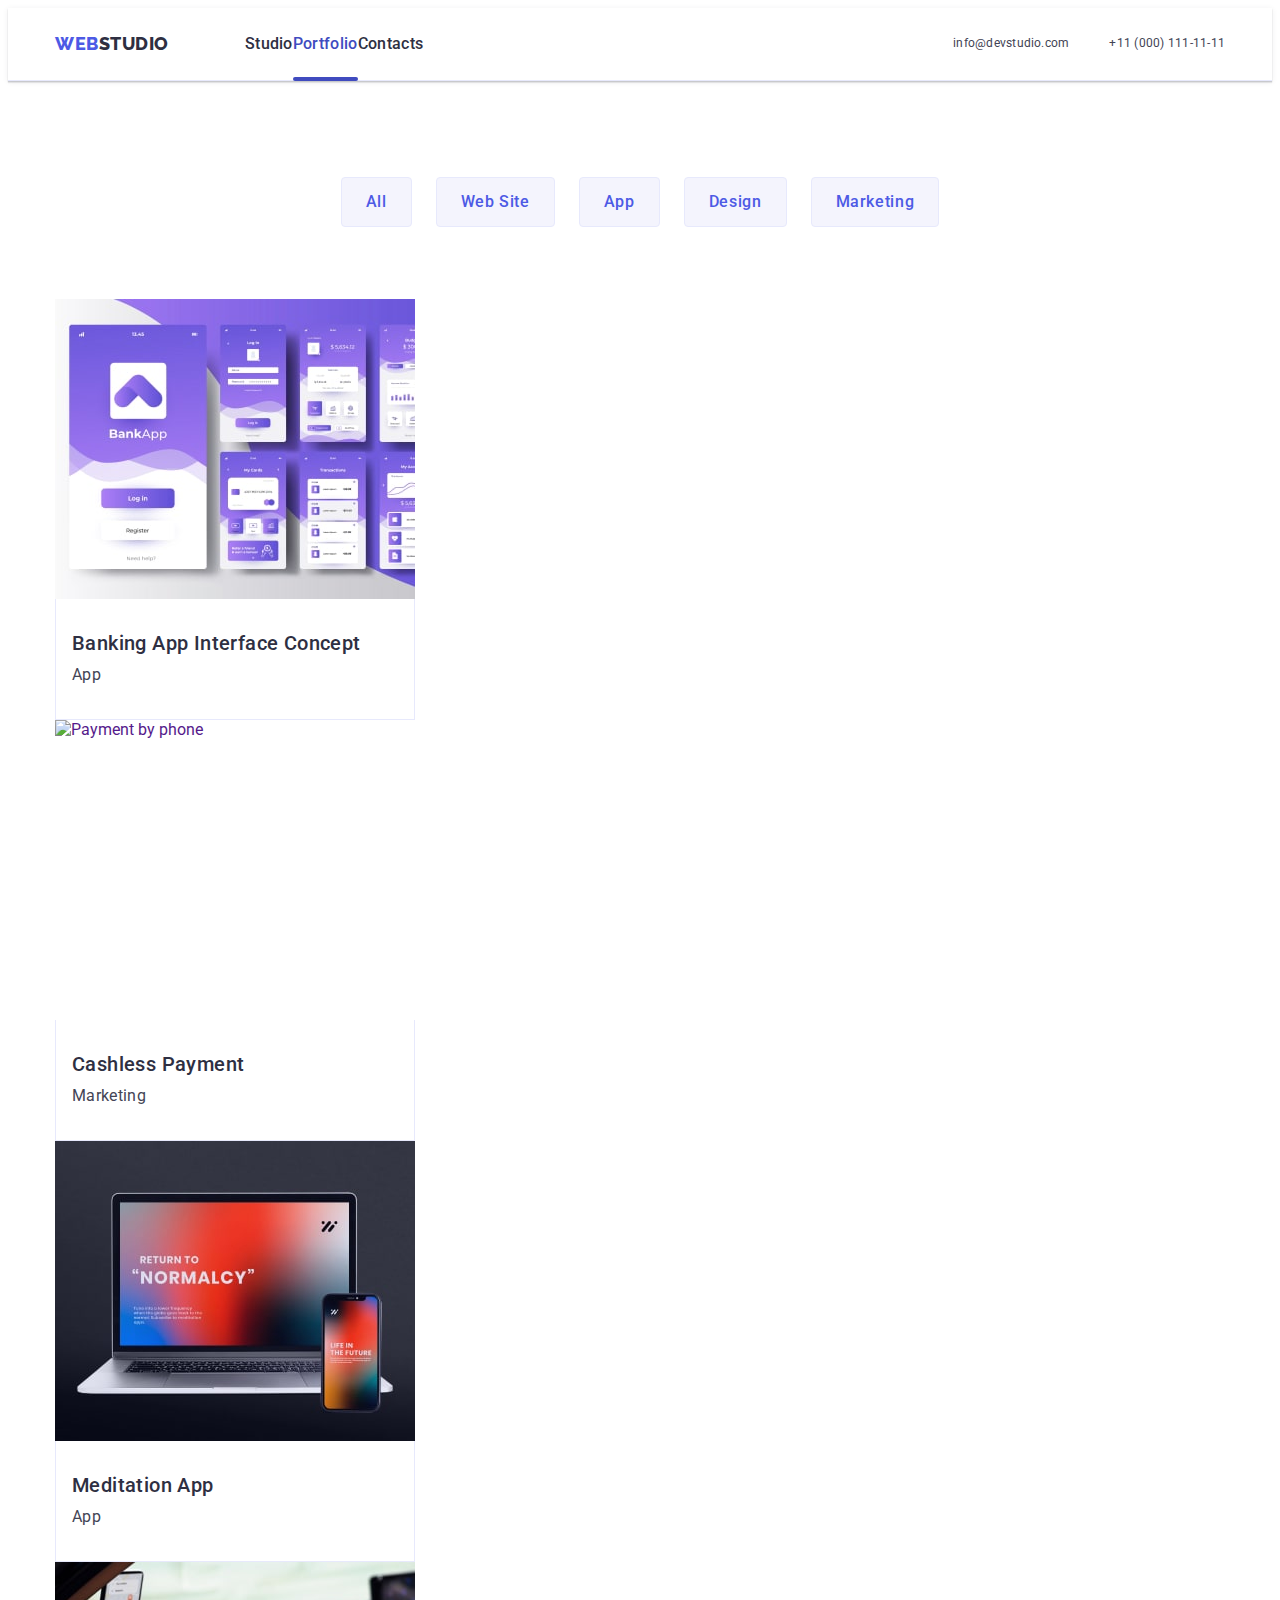
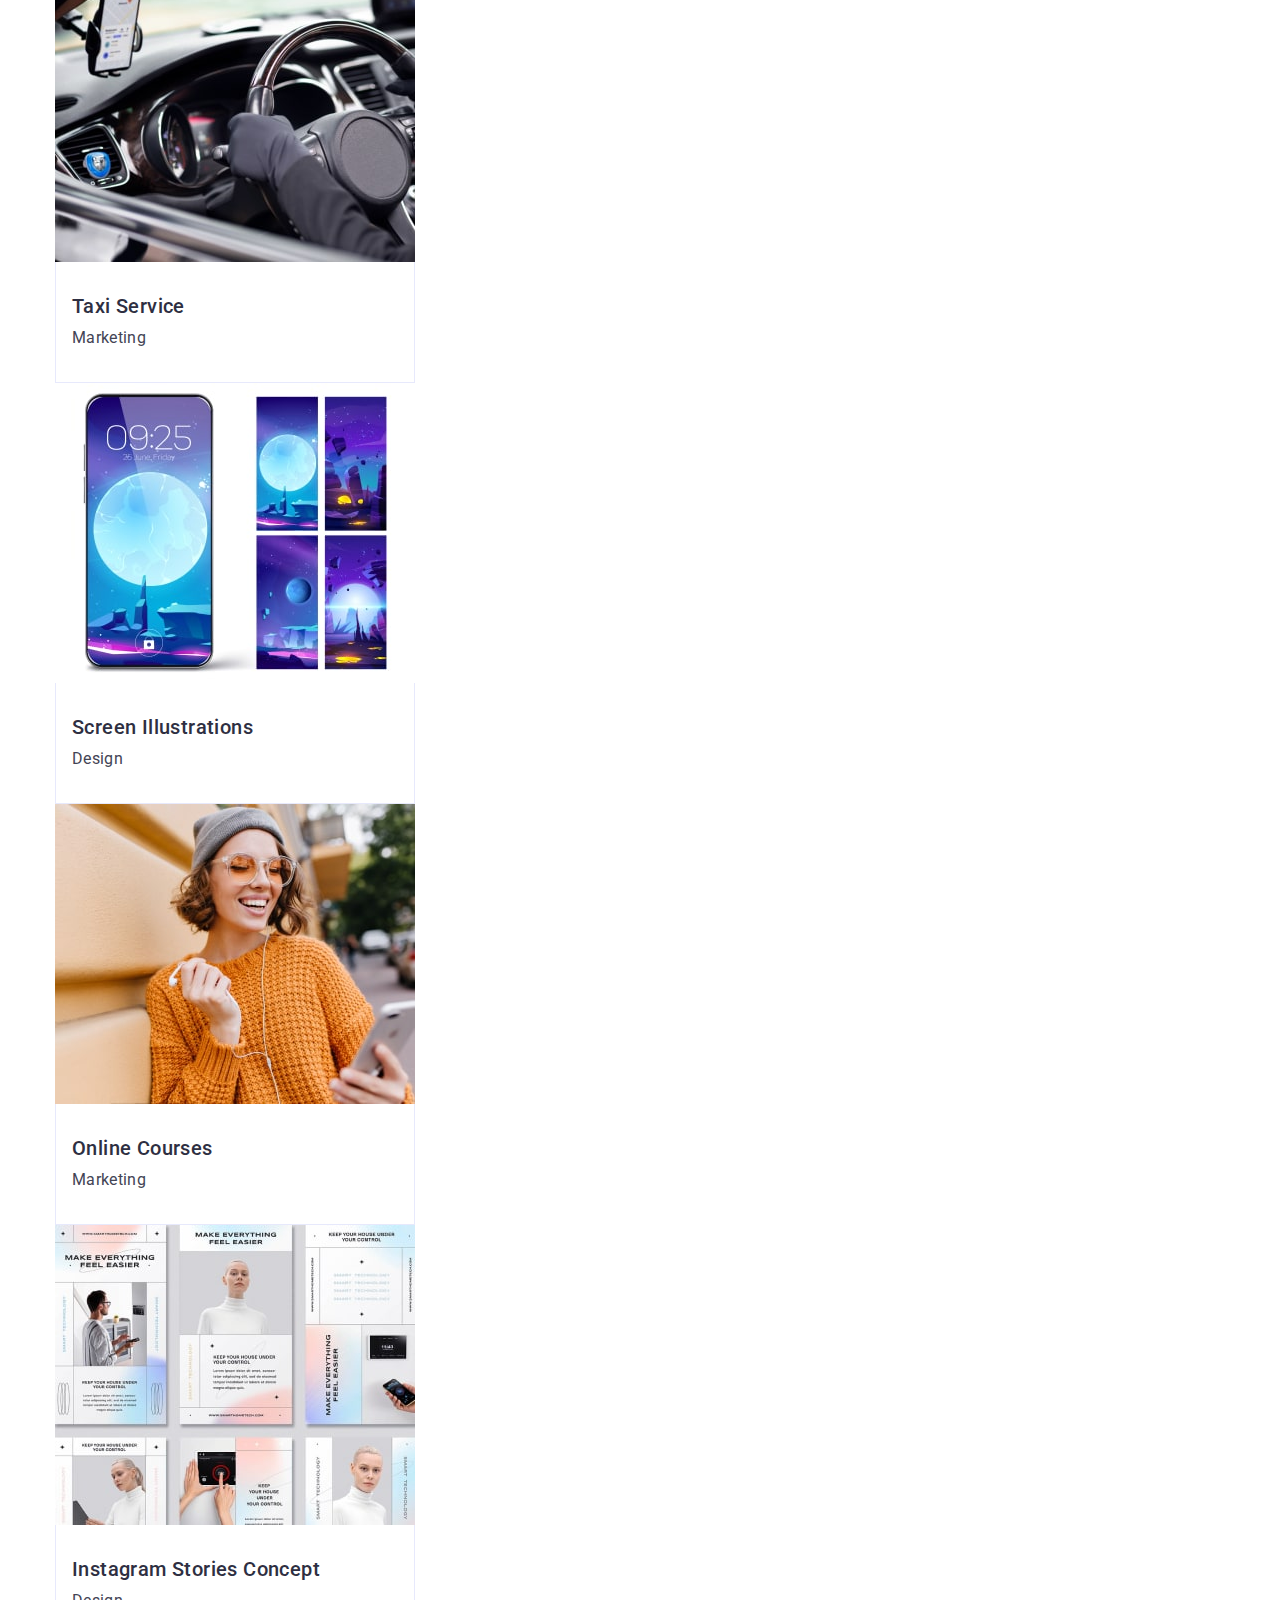
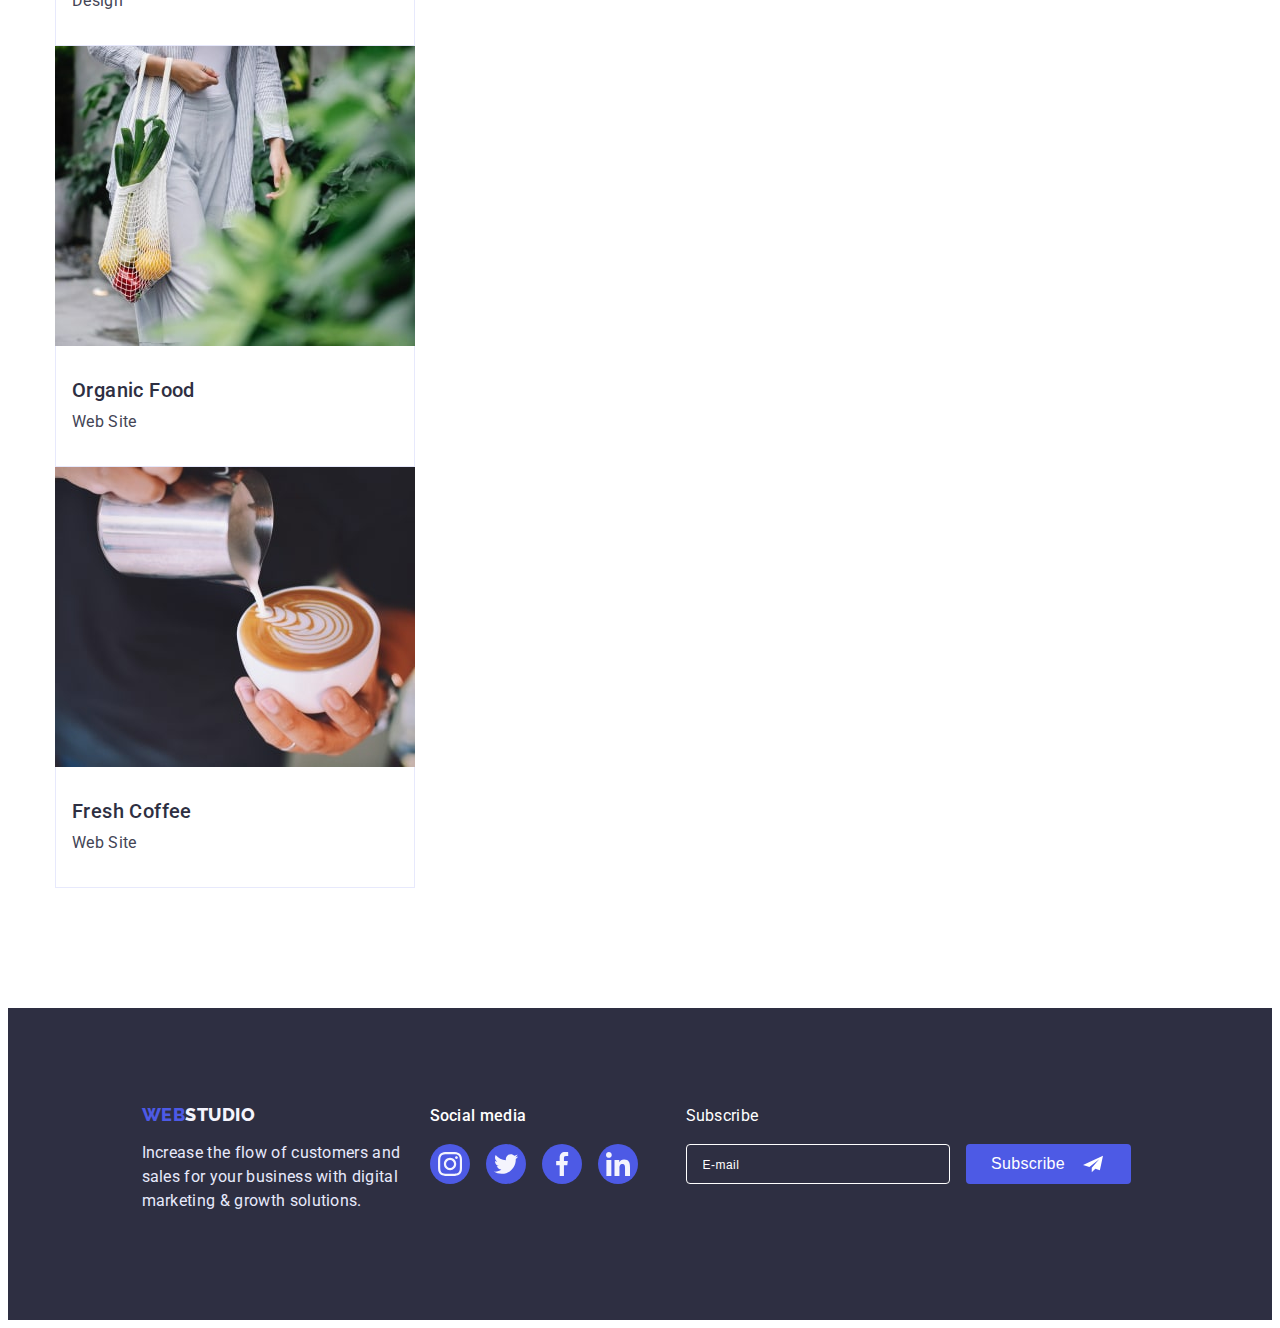
==== portfolio.html @ 1f3d506a "hw7-1" ====
<!DOCTYPE html>
<html lang="en">

<head>
    <meta charset="UTF-8">
    <meta http-equiv="X-UA-Compatible" content="IE=edge">
    <meta name="viewport" content="width=device-width, initial-scale=1.0">
    <title>webstudio</title>
    <link rel="preconnect" href="https://fonts.googleapis.com">
    <link rel="preconnect" href="https://fonts.gstatic.com" crossorigin>
    <link rel="stylesheet" href="https://cdnjs.cloudflare.com/ajax/libs/modern-normalize/1.1.0/modern-normalize.min.css"
        integrity="sha512-wpPYUAdjBVSE4KJnH1VR1HeZfpl1ub8YT/NKx4PuQ5NmX2tKuGu6U/JRp5y+Y8XG2tV+wKQpNHVUX03MfMFn9Q=="
        crossorigin="anonymous" referrerpolicy="no-referrer" />
    <link
        href="https://fonts.googleapis.com/css2?family=Raleway:wght@800&family=Roboto:wght@400;500;700;900&display=swap"
        rel="stylesheet">
    <link rel="stylesheet" href="./css/styles.css">
</head>

<body>


    <!-------------------- HEADER--------------------->
    <header class="header">
        <div class="container header-container">
            <nav class="nav list header-nav">
                <a class="logo logo-header link" href="./index.html">Web<span class="logo-span link">Studio</span></a>

                <ul class="list header-list-container">
                    <li class="nav-link-item"><a class="nav-link link" href="./index.html">Studio</a></li>
                    <li class="nav-link-item"><a class="nav-link link decor-line" href="./portfolio.html">Portfolio</a></li>
                    <li class="nav-link-item"><a class="nav-link link" href="">Contacts</a></li>
                </ul>
            </nav>
            <address class="address">
                <ul class="list list-container">
                    <li class="mail-li  address-mail-li"><a class="mail link"
                            href="mailto:info@devstudio.com">info@devstudio.com</a></li>
                    <li class="mail-li"><a class="mail link" href="tel:+110001111111">+11 (000) 111-11-11</a></li>
                </ul>
            </address>
        </div>
    </header>
    <main class="main">

        <section class="gallery-top">
            <div class="container">
                <h1 class="visually-hidden">main-title</h1>
                <ul class="hero hero-list list hero-list-item">
                    <li><button type="button" class="button">All</button></li>
                    <li><button type="button" class="button">Web Site</button></li>
                    <li><button type="button" class="button">App</button></li>
                    <li><button type="button" class="button">Design</button></li>
                    <li><button type="button" class="button">Marketing</button></li>
                </ul>
                <ul class="list main-photo">
                    <li class="main-photo-link"><a class="link main-link" href="">
                            <div class="thamb action">
                                <img class="img" src=".//images/img-min.jpg" alt="App screenes" width="360" height="300">
                                <p class="overlow-text">14 Stylish and User-Friendly App Design Concepts · Task Manager App · Calorie Tracker App · Exotic Fruit Ecommerce App ·
                                    Cloud Storage App</p>
                            </div>
                        <div class="title-wrap">
                                <h2 class="gallery-title">Banking App Interface Concept</h2>
                                <p class="gallery-subtitle">App</p>
                            </div>
                        </a>
                    </li>
                    <li class="main-photo-link"><a class="link main-link" href="">
                            <div class="thamb action">
                                 <img class="img" src=".//images/img2-min.jpg" alt="Payment by phone" width="360"
                                    height="300">
                                    <p class="overlow-text">14 Stylish and User-Friendly App Design Concepts · Task Manager App · Calorie Tracker App ·
                                        Exotic Fruit Ecommerce App ·
                                        Cloud Storage App</p>
                                </div>
                            <div class="title-wrap">
                                <h2 class="gallery-title">Cashless Payment</h2>
                                <p class="gallery-subtitle">Marketing</p>
                            </div>
                        </a>
                    </li>
                    <li class="main-photo-link"><a class="link main-link" href="">
                            <div class="thamb action">
                               <img class="img" src=".//images/img3g-min.jpg" alt="laptop skreen" width="360"
                                height="300">
                                <p class="overlow-text">14 Stylish and User-Friendly App Design Concepts · Task Manager App · Calorie Tracker App ·
                                    Exotic Fruit Ecommerce App ·
                                    Cloud Storage App</p>
                            </div>
                            <div class="title-wrap">
                                <h2 class="gallery-title">Meditation App</h2>
                                <p class="gallery-subtitle">App</p>
                            </div>
                        </a>
                    </li>
                    <li class="main-photo-link"><a class="link main-link" href="">
                            <div class="thamb action">
                                 <img class="img" src=".//images/img4-min.jpg" alt="car" width="360" height="300">
                                <p class="overlow-text">14 Stylish and User-Friendly App Design Concepts · Task Manager App · Calorie Tracker App ·
                                    Exotic Fruit Ecommerce App ·
                                    Cloud Storage App</p>
                                </div>
                            <div class="title-wrap">
                                <h2 class="gallery-title">Taxi Service</h2>
                                <p class="gallery-subtitle">Marketing</p>
                            </div>
                        </a>
                    </li>
                    <li class="main-photo-link"><a class="link main-link" href="">
                        <div class="thamb action">
                            <img class="img" src=".//images/img5-min.jpg" alt="Screen Illustrations" width="360"
                                height="300">
                            <p class="overlow-text">14 Stylish and User-Friendly App Design Concepts · Task Manager App · Calorie Tracker App ·
                                Exotic Fruit Ecommerce App ·
                                Cloud Storage App</p>
                            </div>
                            <div class="title-wrap">
                                <h2 class="gallery-title">Screen Illustrations</h2>
                                <p class="gallery-subtitle">Design</p>
                            </div>
                        </a>
                    </li>
                    <li class="main-photo-link"><a class="link main-link" href="">
                        <div class="thamb action">
                            <img class="img" src=".//images/img6-min.jpg" alt="happy girl" width="360" height="300">
                            <p class="overlow-text">14 Stylish and User-Friendly App Design Concepts · Task Manager App · Calorie Tracker App ·
                                Exotic Fruit Ecommerce App ·
                                Cloud Storage App</p>
                            <div class="title-wrap"></div>
                                <h2 class="gallery-title">Online Courses</h2>
                                <p class="gallery-subtitle">Marketing</p>
                            </div>
                            <div class="title-wrap">
                                <h2 class="gallery-title">Online Courses</h2>
                                <p class="gallery-subtitle">Marketing</p>
                            </div>
                        </a>
                    </li>
                    <li class="main-photo-link"><a class="link main-link" href="">
                        <div class="thamb action">
                            <img class="img" src=".//images/img7-min.jpg" alt="Instagram Stories" width="360"
                                height="300">
                            <p class="overlow-text">14 Stylish and User-Friendly App Design Concepts · Task Manager App · Calorie Tracker App ·
                                Exotic Fruit Ecommerce App ·
                                Cloud Storage App</p>
                            </div>
                            <div class="title-wrap">
                                <h2 class="gallery-title">Instagram Stories Concept</h2>
                                <p class="gallery-subtitle">Design</p>
                            </div>
                        </a>
                    </li>
                    <li class="main-photo-link"><a class="link main-link" href="">
                        <div class="thamb action">
                            <img class="img" src=".//images/img8-min.jpg" alt="back with vegetables" width="360"
                                height="300">
                            <p class="overlow-text">14 Stylish and User-Friendly App Design Concepts · Task Manager App · Calorie Tracker App ·
                                Exotic Fruit Ecommerce App ·
                                Cloud Storage App</p>
                            </div>
                            <div class="title-wrap">
                                <h2 class="gallery-title">Organic Food</h2>
                                <p class="gallery-subtitle">Web Site</p>
                            </div>
                        </a>
                    </li>
                    <li class="main-photo-link"><a class="link main-link" href="">
                        <div class="thamb action">
                            <img class="img" src=".//images/img9-min.jpg" alt="cup of Coffee" width="360"
                                height="300">
                                <p>14 Stylish and User-Friendly App Design Concepts · 
                                    Task Manager App · Calorie Tracker App · Exotic Fruit Ecommerce App ·
                        Cloud Storage App</p></div>
                            <div class="title-wrap">
                                <h2 class="gallery-title">Fresh Coffee</h2>
                                <p class="gallery-subtitle">Web Site</p>
                            </div>
                        </a>
                    </li>
                </ul>
            </div>
        </section>
    </main>
    <!-- footer-->
    <footer class="footer">
        <div class="container container-footer">
            <div><a class="logo link logo-footer" href="index.html">Web<span class="logo-span-footer link">Studio</span></a>
                <p class="footer-title">
                    Increase the flow of customers and sales for your business with digital marketing & growth
                    solutions.
                </p>
            </div>
            <div class="footer-social">
                <p class="footer-soc-text">Social media</p>
                <ul class="footer-soc-list list">
                    <li class="footer-icon-list">
                        <a href="" class="footer-link">
                            <svg width="24" height="24" class="footer-svg">
                                <use href="./images/symbol-defs.svg#icon-instagram-2">
                                </use>
                            </svg></a>
                    </li>
                    <li class="footer-icon-list">
                        <a href="" class="footer-link">
                            <svg width="24" height="24" class="footer-svg">
                                <use href="./images/symbol-defs.svg#icon-Group">
                                </use>
                            </svg></a>
                    </li>
                    <li class="footer-icon-list">
                        <a href="" class="footer-link">
                            <svg width="24" height="24" class="footer-svg">
                                <use href="./images/symbol-defs.svg#icon-facebook-1">
                                </use>
                            </svg></a>
                    </li>
                    <li class="footer-icon-list">
                        <a href="" class="footer-link">
                            <svg width="24" height="24" class="footer-svg">
                                <use href="./images/symbol-defs.svg#icon-linkedin-1">
                                </use>
                            </svg></a>
                    </li>
                </ul>
    
            </div>
            <div class="footer-form"> 
                    <p class="footer-form-text">Subscribe</p> 
                        <form class="form-subscribe">
                        <label class="footer-lable">
                          <input class="footer-input" type="email" name="email" placeholder="E-mail" required />   
                        </label>
    
                            <button class="footer-button" type="submit">Subscribe<svg class="svg-subscribe" width="24" height="20">
                                    <use class="icon-subscribe" href="./images/symbol-defs.svg#icon-Framesend">
                                    </use>
                                </svg></button>
                        </form>
            </div>
        </div>
    
    </footer>
    
    <script src="./JS/modal.js"></script>
    
    </body>
</html>
---- css/styles.css ----
:root {
  --iris: #4d5ae5;
  --ocean: #404bbf;
  --naviblue: #2e2f42;
  --green: #31d0aa;
  --slate: #434455;
  --laightslate: #8e8f99;
  --cornflower: #e7e9fc;
  --cloud: #f4f4fd;
  --navibluemodal: #2e2f42 40 %;
  --grey: #2e2f42 70 %;
}

/**--------------RESET------------*/
*,
*::before,
*::after {
  box-sizing: border-box;
}

h1,
h2,
h3,
h4,
h5,
h6,
p {
  margin: 0;
}

button {
  cursor: pointer;
}

img {
  display: block;
  max-width: 100%;
  height: auto;
}

ul {
  padding-left: 0;
  margin: 0;
}

/* --------------mob-header---------- */

.menu {
}

@media screen and (max-width: 768px) {
  .js-open-menu {
    display: block;
  }
  .js-close-menu {
    display: none;
    position: relative;
    z-index: 999;
    top: 15px;
    right: 15px;
  }
  .mob-menu {
    display: none;
  }
  .mob-menu.is-open {
    display: block;
  }
  /*.mob-header {*/
  /*    display: flex;*/
  /*    width: 428px;*/
  /*    height: 70px;*/
  /*    justify-content: space-between;*/
  /*    align-items: center;*/
  /*}*/
}
.mob-header {
  position: fixed;
  background-color: white;
  width: 100%;

  display: flex;
  width: 428px;
  height: 70px;
  justify-content: space-between;
  align-items: center;
}

.mob-header-button {
  position: relative;
  width: 32px;
  height: 22px;
  padding: 0;
  border: transparent;
}
.mob-btn-icon {
  stroke: var(--naviblue);
}

/* -----------mob-menu-------------- */
.mob-menu {
  position: fixed;
  top: 0%;
  left: 50%;
  transform: translate(-50%);
  width: 100%;
  height: 100%;
  padding-top: 24px;
  padding-right: 24px;
  padding-bottom: 40px;
  padding-left: 40px;
  background-color: #fff;
}
.mob-menu-cross-button {
  /*display: flex;*/
  position: relative;
  margin-left: auto;
  margin-bottom: 32px;
  background: white;
  border: 1px solid rgba(0, 0, 0, 0.1);
  border-radius: 50%;
  width: 24px;
  height: 24px;
  justify-content: center;
  align-items: center;
  transition: background-color 250ms cubic-bezier(0.4, 0, 0.2, 1),
    fill 250ms cubic-bezier(0.4, 0, 0.2, 1);
}
.menu {
  display: flex;
  flex-direction: column;
  gap: 40px;
  margin-top: 80px;
}
.menu-list {
  font-weight: 700;
  font-size: 36px;
  line-height: 1.11;
  letter-spacing: 0.02em;
  text-transform: capitalize;
  color: var(--naviblue);
}

.menu-list-active {
  color: var(--ocean);
}

.menu-wrap {
  display: flex;
  flex-direction: column;
  justify-content: space-between;
  width: 100%;
  height: 92%;
}
.menu-soc-list {
  display: flex;
  gap: 56px;
  justify-content: center;
  align-items: center;
}

.menu-list-container {
  display: flex;
  flex-direction: column-reverse;
  margin-bottom: 48px;
}

.address-social-wrap {
  display: flex;
  flex-direction: column;
  justify-content: space-around;
  align-items: flex-start;
}

.manu-mail {
  font-weight: 700;
  font-size: 36px;
  line-height: 40px;

  letter-spacing: 0.02em;
  text-transform: capitalize;
  color: var(--iris);
}

.tel-li {
  margin-bottom: 40px;
}

.manu-address {
  font-weight: 500;
  font-size: 20px;
  line-height: 1.2;
  letter-spacing: 0.02em;
  color: var(--slate);
}

/* -----------nav----------- */
.header {
}
.header-container {
  display: none;
  /* display: flex;
     justify-content: space-between;
      */
}
.header-list-container {
  display: flex;
}

.header-nav {
  display: flex;
  align-items: center;
}

.nav-link:hover {
  color: var(--iris);
}

.nav-link:focus {
  color: var(--iris);
}
.nav-link {
  font-weight: 500;
  line-height: 1.5;
  letter-spacing: 0.02em;
  color: var(--naviblue);
  display: block;
  padding-top: 24px;
  padding-bottom: 24px;
  position: relative;

  transition: color 250ms cubic-bezier(0.4, 0, 0.2, 1);
}
.decor-line {
  color: var(--ocean);
}
.decor-line::after {
  content: "";
  position: absolute;
  width: 100%;
  height: 4px;
  left: 0px;
  top: 69px;

  background: var(--ocean);
  border-radius: 2px;
}
.nav-link-item {
  margin-right: 40px;
}

.address {
  display: flex;
  font-style: normal;
}
.list-container {
  display: flex;
  align-items: center;
  justify-content: center;
  flex-direction: column;
  gap: 12px;
}
.mail {
  font-weight: 400;
  font-size: 12px;
  line-height: 1.17px;
  /* font-weight: 400;
    font-size: 16px;
    line-height: 1.5; */
  letter-spacing: 0.02em;
  color: var(--slate);
  display: block;
  padding-top: 24px;
  padding-bottom: 24px;
  transition: color 250ms cubic-bezier(0.4, 0, 0.2, 1);
}
.tel {
  font-weight: 400;
  font-size: 16px;
  line-height: 1.5;
  letter-spacing: 0.02em;
  color: var(--slate);
}

.mail cursor {
  align-self: start;
}

.mail:hover {
  color: var(--ocean);
}
.mail:focus {
  color: var(--ocean);
}

.address-mail-li {
  margin-right: 40px;
}

.tel,
.mail {
  cursor: pointer;
}

/* -------------------logo---------- */

.logo {
  font-family: "Raleway", sans-serif;
  font-weight: 800;
  font-size: 18px;
  line-height: 1.17;
  color: var(--iris);
  letter-spacing: 0.03em;
  text-transform: uppercase;
}
.logo-header {
  display: block;
  padding-top: 24px;
  padding-bottom: 24px;
  margin-right: 76px;
}
.list-container {
  display: block;
}
.list.header-container {
  border: none;
}
.logo-span {
  color: var(--naviblue);
}

.logo link {
  text-decoration: none;
}

.logo-span-footer {
  font-family: "Raleway", sans-serif;
  font-weight: 800;
  font-size: 18px;
  line-height: 1.17;
  color: var(--cloud);
  letter-spacing: 0.03em;
  text-transform: uppercase;
}

/*-------------------body--------*/

body {
  font-family: "Roboto", sans-serif;
  color: #434455;
  background-color: #ffffff;
}

.header {
  border-bottom: 1px solid #e7e9fc;
  box-shadow: 0px 1px 6px 0px rgba(46, 47, 66, 0.08),
    0px 1px 1px 0px rgba(46, 47, 66, 0.16),
    0px 2px 1px 0px rgba(46, 47, 66, 0.08);
}

.container {
  width: 100%;
  padding-left: 15px;
  padding-right: 15px;
  margin: 0 auto;
}

/* @media screen and (min-width: 480px) {
  .container {
    width: 428px;
  }
} */

/* -----------hero---------------- */

.list {
  list-style: none;
}
.link {
  text-decoration: none;
}

.hero {
  font-weight: 500;
  font-size: 16px;
  line-height: 1.5;
}

.hero-list-item {
  font-weight: 500;
  font-size: 16px;
  line-height: 1.5;
  display: flex;
  justify-content: center;
  gap: 24px;
  margin-bottom: 72px;
}

.button {
  font-family: "Roboto", sans-serif;
  font-weight: 500;
  font-size: 16px;
  line-height: 1.5;
  color: var(--iris);
  letter-spacing: 0.04em;
  padding-top: 12px;
  padding-bottom: 12px;
  padding-left: 24px;
  padding-right: 24px;
  background: var(--cloud);
  border: 1px solid #e7e9fc;
  border-radius: 4px;

  transition: background 250ms cubic-bezier(0.4, 0, 0.2, 1),
    box-shadow 250ms cubic-bezier(0.4, 0, 0.2, 1),
    border-color 250ms cubic-bezier(0.4, 0, 0.2, 1),
    color 250ms cubic-bezier(0.4, 0, 0.2, 1);
}

.button:hover {
  background: var(--iris);
  color: #ffffff;
  box-shadow: 0px 4px 4px rgba(0, 0, 0, 0.15);
  border-color: transparent;
}
.button:focus {
  background: var(--iris);
  color: #ffffff;
  box-shadow: 0px 4px 4px rgba(0, 0, 0, 0.15);
  border-color: transparent;
}

.button-hero:hover {
  box-shadow: 0px 4px 4px rgba(0, 0, 0, 0.15);
  background: var(--ocean);
}

.button-hero:focus {
  box-shadow: 0px 4px 4px rgba(0, 0, 0, 0.15);
  background-color: var(--ocean);
}

.backdrop {
  position: fixed;
  left: 0;
  top: 0;
  width: 100%;
  height: 100%;
  background: rgba(46, 47, 66, 0.4);
  display: flex;
  justify-content: center;
  align-items: center;
  transition: opacity 300ms cubic-bezier(0.4, 0, 0.2, 1),
    visibility 300ms cubic-bezier(0.4, 0, 0.2, 1);
}
.is-hidden {
  visibility: hidden;
  opacity: 0;
  pointer-events: none;
}

.button-modal {
  display: flex;
  margin-left: auto;
  margin-right: 24px;
  background: #e7e9fc;
  border: 1px solid rgba(0, 0, 0, 0.1);
  border-radius: 50%;
  width: 24px;
  height: 24px;
  justify-content: center;
  align-items: center;

  transition: background-color 250ms cubic-bezier(0.4, 0, 0.2, 1),
    fill 250ms cubic-bezier(0.4, 0, 0.2, 1);
}
.button-modal:hover {
  background-color: var(--ocean);
  fill: white;
}
.button-modal:hover {
  background-color: var(--ocean);
  fill: white;
}
.modal-svg {
  display: flex;
  justify-content: center;
  align-content: center;
}
.menu-btn-close {
  position: absolute;
  top: 50%;
  left: 50%;
  transform: translate(-50%, -50%);
}
.modal-text {
  font-weight: 500;
  font-size: 16px;
  line-height: 1.5;
  text-align: center;
  letter-spacing: 0.02em;
  color: var(--naviblue);

  margin-top: 24px;
  margin-bottom: 16px;
}

.mod-form {
}

.input-modal-list {
}

.list-input {
  width: 360px;
  height: 58px;
  margin-bottom: 8px;
}

.icon-wrap {
  position: relative;
  width: 100%;
  height: 40px;
}

.lable {
  display: flex;
  font-weight: 400;
  font-size: 12px;
  line-height: 1.17;
  letter-spacing: 0.04em;
  color: var(--laightslate);
  margin-bottom: 18px;
  flex-direction: column;
  justify-content: center;
  align-items: flex-start;
}
.input {
  width: 100%;
  height: 40px;
  padding-left: 38px;
  border: 1px solid rgba(46, 47, 66, 0.4);
  border-radius: 4px;
  transition: border 250ms cubic-bezier(0.4, 0, 0.2, 1);
  outline: none;
}
.input:focus {
  border: 1px solid #4d5ae5;
}

.input-icon {
  position: absolute;
  left: 16px;
  top: 50%;
  transform: translateY(-50%);
  fill: #2e2f42;
  transition: fill 250ms cubic-bezier(0.4, 0, 0.2, 1);
}

.input:focus + .input-icon .input-svg {
  fill: var(--iris);
}
.input-svg {
}

.modal-lable-text {
  display: inline-block;
  margin-bottom: 4px;
  font-size: 12px;
  line-height: 1.17;
  letter-spacing: 0.04em;
  color: var(--laightslate);
}

.textarea {
  width: 100%;
  height: 120px;
  border: 1px solid rgba(46, 47, 66, 0.4);
  border-radius: 4px;
  padding-top: 8px;
  padding-bottom: 8px;
  padding-left: 16px;
  padding-right: 16px;
  outline: none;

  resize: none;

  transition: border 250ms cubic-bezier(0.4, 0, 0.2, 1);
}

.textarea::placeholder {
  font-size: 12px;
  line-height: 1.17;
  letter-spacing: 0.04em;
  color: rgba(46, 47, 66, 0.4);
}

.textarea:focus {
  border: 1px solid #4d5ae5;
}
.policy {
  display: flex;
  font-size: 12px;
  line-height: 1.17;
  letter-spacing: 0.04em;
  color: var(--laightslate);

  align-items: center;
  gap: 8px;
}
.check-icon {
}
/* .policy span{
    width: 16px;
    height: 16px;
    border-radius: 2px;
    display: flex;
    align-items: center;
    justify-content: center;
    fill:transparent;
    transition: background-color 250ms cubic-bezier(0.4, 0, 0.2, 1),
    border 250ms cubic-bezier(0.4, 0, 0.2, 1),
    fill 250ms cubic-bezier(0.4, 0, 0.2, 1);

} */
.wrap-check-icon {
  display: flex;
  align-items: center;
  justify-content: center;
  width: 16px;
  height: 16px;
  border: 1px solid rgba(46, 47, 66, 0.4);
  border-radius: 2px;
  transition: background-color 250ms cubic-bezier(0.4, 0, 0.2, 1),
    border 250ms cubic-bezier(0.4, 0, 0.2, 1),
    fill 250ms cubic-bezier(0.4, 0, 0.2, 1);
  fill: transparent;
}

.checkbox:checked + .wrap-check-icon {
  background: #404bbf;
  border: 1px solid #404bbf;
  fill: white;
}
.checkbox:focus + .wrap-check-icon {
  border-color: #404bbf;
}

.privacy-policy {
  color: var(--iris);
}

.submit {
  min-width: 169px;
  height: 56px;
  background: var(--iris);
  box-shadow: 0px 4px 4px rgba(0, 0, 0, 0.15);
  border: transparent;
  border-radius: 4px;

  font-size: 16px;
  line-height: 1.5;
  display: flex;
  margin: 24px auto 0;

  align-items: center;
  text-align: center;
  align-items: center;

  justify-content: center;
  letter-spacing: 0.04em;
  color: #ffffff;
}
.hero-container {
  text-align: center;
}

.mainpage-hero-title {
  font-size: 36px;
  text-align: center;
  letter-spacing: 0.02em;
  color: #ffffff;
  line-height: 1.11;
  width: 320px;
  margin: 0 auto;
}

.mainpage-hero {
  /* max-width: 1440px;  */
  margin-left: auto;
  margin-right: auto;
  background-color: var(--naviblue);

  background-image: linear-gradient(
      rgba(46, 47, 66, 0.7),
      rgba(46, 47, 66, 0.7)
    ),
    url(../images/backgraund/Dark-bg_tab.jpg);
  background-repeat: no-repeat;
  background-position: center;
  background-size: cover;
  padding-top: 112px;
  padding-bottom: 112px;
}

@media screen and (max-width: 479px) {
  .mainpage-hero {
    background-size: cover;
    background-repeat: no-repeat;
    background-position: center;
    background-image: linear-gradient(
        rgba(46, 47, 66, 0.7),
        rgba(46, 47, 66, 0.7)
      ),
      url(../images/backgraund/Dark-bg_mob.jpg);
  }

  @media (min-device-pixel-ratio: 2),
    (min-resolution: 192dpi),
    (min-resolution: 2dppx) {
    .mainpage-hero {
      background-image: linear-gradient(
          rgba(46, 47, 66, 0.7),
          rgba(46, 47, 66, 0.7)
        ),
        url(../images/backgraund/Dark-bg_mob@2x.jpg);
    }
  }
}

.button-hero {
  font-family: "Roboto", sans-serif;
  font-weight: 500;
  font-style: normal;
  font-size: 16px;
  line-height: 1.5;
  min-width: 169px;

  border: none;
  border-radius: 4px;
  box-shadow: 0px 4px 4px rgba(0, 0, 0, 0.15);
  letter-spacing: 0.04em;
  background-color: var(--iris);
  color: #ffffff;
  margin-top: 72px;

  padding-top: 16px;
  padding-right: 32px;
  padding-bottom: 16px;
  padding-left: 32px;

  transition: background 250ms cubic-bezier(0.4, 0, 0.2, 1),
    box-shadow 250ms cubic-bezier(0.4, 0, 0.2, 1);
}

.modal {
  width: 392px;
  min-height: 586px;
  padding-top: 24px;
  padding-bottom: 24px;
  padding-left: 15px;
  padding-right: 15px;
  background: #fcfcfc;
  box-shadow: 0px 1px 1px rgba(0, 0, 0, 0.14), 0px 1px 3px rgba(0, 0, 0, 0.12),
    0px 2px 1px rgba(0, 0, 0, 0.2);
  border-radius: 4px;
}

.offers {
  padding-top: 96px;
  padding-bottom: 96px;
}
.offers-list-container {
  display: flex;
  flex-direction: column;
  align-items: center;
  gap: 72px;
}
.icon-container {
  display: none;
  /*width: 264px; 
    height: 112px;
    display: flex;
    align-items: center;
    justify-content: center;
   margin-bottom: 8px;
    background: #F4F4FD;
    border-radius: 4px; */
}
.offer-list-item {
  display: flex;
  justify-content: center;
  font-weight: 700;
  font-size: 36px;
  line-height: 1.11;
  letter-spacing: 0.02em;
  color: var(--naviblue);
  margin-bottom: 8px;
}

/*****---------------- offers------------------ */

.offers-container {
}
.offers-title {
  flex-basis: auto;
  width: 264px;
}

.offers-list {
  font-weight: 500;
  line-height: 1.2;
  letter-spacing: 0.02;
  color: var(--naviblue);
  font-size: 36px;
  text-align: center;
  text-transform: capitalize;
}

.text {
  font-weight: 500;
  font-size: 16px;
  line-height: 1.5;
  letter-spacing: 0.02em;
  color: var(--slate);
}

.main-gallery {
  display: none;
  padding-bottom: 120px;
}
.gallery-text {
  padding-top: 32px;
  padding-right: 16px;
  padding-bottom: 32px;
  padding-left: 16px;
}
.main-gallery-list {
  display: flex;
  gap: 24px;
}
.main-gallery-text {
  font-size: 36px;
  line-height: 1.11;
  text-align: center;
  letter-spacing: 0.02em;
  text-transform: capitalize;
  color: var(--naviblue);
  margin-bottom: 72px;
}
.main-link {
  display: block;

  transition: box-shadow 250ms cubic-bezier(0.4, 0, 0.2, 1);
}
.main-link:hover {
  box-shadow: 0px 1px 6px rgba(46, 47, 66, 0.08),
    0px 1px 1px rgba(46, 47, 66, 0.16), 0px 2px 1px rgba(46, 47, 66, 0.08);
}
.main-link:focus {
  box-shadow: 0px 1px 6px rgba(46, 47, 66, 0.08),
    0px 1px 1px rgba(46, 47, 66, 0.16), 0px 2px 1px rgba(46, 47, 66, 0.08);
}
.gallery-top {
  padding-top: 96px;
  padding-bottom: 120px;
}
.gallery-title {
  font-weight: 500;
  font-size: 20px;
  line-height: 1.2;
  letter-spacing: 0.02em;
  color: var(--naviblue);
  margin-bottom: 8px;
}
.gallery-subtitle {
  font-size: 16px;
  line-height: 1.5;
  letter-spacing: 0.02em;
  color: var(--slate);
}
.main-gallery-img {
  width: 360px;
}

/*-------------team---------------------*/

.team {
  background: var(--cloud);
  padding-bottom: 96px;
  padding-top: 96px;
}

.team-container-resume {
  display: flex;
  gap: 72px;
  justify-content: center;
  flex-direction: column;
  align-items: center;
}

.team-gellery {
  background-color: var(--cloud);
  font-weight: 500;
  font-size: 36px;
  line-height: 1.11;
  text-align: center;
  letter-spacing: 0.02em;
  text-transform: capitalize;
  color: var(--naviblue);
  margin-bottom: 72px;
}
.team-gellery-list {
  background-color: #ffffff;
  width: 264px;
  border-radius: 0px 0px 4px 4px;
  box-shadow: 0px 1px 6px rgba(46, 47, 66, 0.08),
    0px 1px 1px rgba(46, 47, 66, 0.16), 0px 2px 1px rgba(46, 47, 66, 0.08);
}

.team-gellery-text {
  font-weight: 500;
  font-size: 20px;
  line-height: 1.2;
  text-align: center;
  letter-spacing: 0.02em;
  color: var(--naviblue);
  margin-bottom: 8px;
}
.team-gellery-subtext {
  font-size: 16px;
  line-height: 1.5;
  text-align: center;
  letter-spacing: 0.02em;
  color: var(--slate);
  margin-bottom: 8px;
}
.social {
  display: flex;
  gap: 24px;
  justify-content: center;
}
.social-link {
  width: 40px;
  height: 40px;
}
.icon-social {
  transition: background 250ms cubic-bezier(0.4, 0, 0.2, 1);
}

.icon-social:hover {
  background-color: var(--ocean);
}

.icon-social:focus {
  background-color: var(--ocean);
}
.icon-social {
  display: flex;
  align-items: center;
  justify-content: center;
  width: 100%;
  height: 100%;
  background-color: var(--iris);
  border-radius: 50%;
}
/* ---------------------------customers------------------------------- */
.customers {
  padding-top: 96px;
  padding-bottom: 96px;
  display: flex;
  flex-wrap: wrap;
  justify-content: center;
}

.customers-container {
  display: flex;
  align-items: center;
  justify-content: center;
}
.customers-wrap {
  width: 428px;
}
.customers-text {
  font-family: "Roboto";
  font-size: 36px;
  line-height: 1.11em;
  text-align: center;
  letter-spacing: 0.02em;
  text-transform: capitalize;
  color: var(--naviblue);
  margin: auto;
  margin-bottom: 72px;
}
.customers-list {
  display: flex;
  flex-wrap: wrap;
  column-gap: 16px;
  row-gap: 72px;
  justify-content: center;
}

.customers-link {
  width: 168px;
  height: 88px;
}

.customers-icon {
  width: 100%;
  height: 100%;
  display: flex;
  justify-content: center;
  align-items: center;

  border-radius: 4px;
  border: 1px solid var(--laightslate);
  fill: var(--laightslate);

  transition: fill 250ms cubic-bezier(0.4, 0, 0.2, 1),
    border-color 250ms cubic-bezier(0.4, 0, 0.2, 1);
}

.customers-icon:hover {
  border: 1px solid var(--ocean);
  fill: var(--ocean);
}

.customers-icon:focus {
  border: 1px solid var(--ocean);
  fill: var(--ocean);
}

.customers-svg {
  justify-content: center;
  align-content: center;
}

/* -------------------------footer----------------------------- */

.footer {
  display: flex;
  background-color: var(--naviblue);
  color: #ffffff;
  padding-top: 96px;
  padding-bottom: 96px;
}

.container-footer {
  display: flex;
  flex-direction: column;
  align-items: center;
  gap: 72px;
  /* align-items: baseline; */
}
.footer-wrap {
  margin-bottom: 72px;
}
.footer-title {
  font-size: 16px;
  line-height: 1.5;
  letter-spacing: 0.02em;
  color: var(--cornflower);
  max-width: 264px;
  height: 72px;
}
.footer-social {
  display: flex;
  flex-direction: column;
  align-items: center;
  /* margin-bottom: 72px; */
  /* margin-left: 120px; */
}

.footer-soc-text {
  font-family: "Roboto";
  font-weight: 500;
  font-size: 16px;
  line-height: 1.5;
  letter-spacing: 0.02em;
  color: #ffffff;
  margin-bottom: 16px;
}

.footer-soc-list {
  display: flex;
  gap: 16px;
  justify-content: center;
  align-items: center;
}

.footer-icon-list {
  width: 40px;
  height: 40px;
}

.footer-link {
  width: 100%;
  height: 100%;
  display: flex;
  border-radius: 50%;
  background-color: var(--iris);
  /* background-color: rgba(255,255,255,0.1); */
  justify-content: center;
  align-items: center;

  transition: background-color 250ms cubic-bezier(0.4, 0, 0.2, 1);
}

.footer-link:hover {
  background-color: var(--green);
}
.footer-link:focus {
  background-color: var(--green);
}

.footer-svg {
  fill: #ffffff;
}

.footer-form {
  width: 100%;
  display: flex;
  flex-direction: column;
  align-items: center;
}

.footer-form-text {
  font-size: 16px;
  line-height: 1.5;
  letter-spacing: 0.02em;
  color: #ffffff;
  margin-bottom: 16px;
}

.footer-input {
  width: 100%;
  height: 40px;
  background-color: inherit;
  border: 1px solid #ffffff;

  border-radius: 4px;
  /* margin-right: 24px; */
  padding: 8px 16px;

  font-size: 16px;
  line-height: 1.5;
  letter-spacing: 0.01em;

  color: #b7b7be;
  transition: border 250ms cubic-bezier(0.4, 0, 0.2, 1);
}
.footer-input::placeholder {
  font-size: 12px;
  line-height: 200%;

  display: flex;
  align-items: center;
  letter-spacing: 0.04em;

  color: #ffffff;
}
.footer-lable {
  width: 100%;
  display: flex;
  flex-direction: column;
}

.footer-button {
  display: flex;
  width: 165px;
  height: 40px;
  font-size: 16px;
  line-height: 1.5;
  letter-spacing: 0.02em;
  color: #ffffff;
  justify-content: center;
  align-items: center;
  padding-left: 24px;
  padding-right: 24px;
  fill: white;
  background: #4d5ae5;
  border-radius: 4px;
  gap: 16px;
  border: inherit;
}
.form-subscribe {
  width: 100%;
  display: flex;
  align-items: center;
  flex-direction: column;
  gap: 16px;
  /* align-items: flex-end; */
}

.icon-subscribe {
}

.logo-footer {
  /* display: inline-block; */
  justify-content: center;
  display: flex;

  margin-bottom: 16px;
}
.address-mail-li .main-photo {
  display: flex;
  flex-wrap: wrap;
  gap: 24px;
  row-gap: 48px;
}
.main-photo-link {
  width: 360px;
  background: #ffffff;
}

.thamb {
  position: relative;
  width: 360px;
  height: 300px;
  overflow: hidden;
}

.overlow-text {
  display: flex;
  position: absolute;
  width: 100%;
  height: 100%;
  top: 0;
  left: 0;
  transform: translateY(100%);
  font-size: 16px;
  line-height: 1.5;
  letter-spacing: 0.02em;
  padding-top: 40px;
  padding-bottom: 40px;
  padding-left: 32px;
  padding-right: 32px;

  color: var(--cloud);
  background-color: var(--iris);

  transition: transform 250ms cubic-bezier(0.4, 0, 0.2, 1);
}

.main-link:hover .overlow-text {
  transform: translateY(0);
}

.main-link:focus .overlow-text {
  transform: translateY(0);
}

.title-wrap {
  padding-left: 16px;
  padding-right: 16px;
  padding-top: 32px;
  padding-bottom: 32px;
  border-left: 1px solid #e7e9fc;
  border-bottom: 1px solid #e7e9fc;
  border-right: 1px solid #e7e9fc;
}
.visually-hidden {
  position: absolute;
  white-space: nowrap;
  width: 1px;
  height: 1px;
  overflow: hidden;
  border: 0;
  padding: 0;
  clip: rect(0 0 0 0);
  clip-path: inset(50%);
  margin: -1px;
}

@media screen and (min-width: 481px) and (max-width: 767px) {
  .mainpage-hero {
    background-size: cover;
    background-repeat: no-repeat;
    background-position: center;

    background-image: linear-gradient(
        rgba(46, 47, 66, 0.7),
        rgba(46, 47, 66, 0.7)
      ),
      url(../images/backgraund/Dark-bg_tab.jpg);
  }

  @media (min-device-pixel-ratio: 2),
    (min-resolution: 192dpi),
    (min-resolution: 2dppx) {
    .mainpage-hero {
      background-image: linear-gradient(
          rgba(46, 47, 66, 0.7),
          rgba(46, 47, 66, 0.7)
        ),
        url(../images/backgraund/Dark-bg_tab@2x.jpg);
    }
  }
}
@media screen and (min-width: 768px) {
  .container {
    width: 768px;
  }

  .mob-header {
    display: none;
  }
  .header {
    display: flex;
  }
  .header-container {
    display: flex;
    justify-content: space-between;
    gap: 24px;
  }
  .logo-header {
    margin-right: 120px;
  }
  .nav-link-item {
    font-weight: 500;
    font-size: 16px;
    line-height: 24px;
    margin-right: 0;
  }

  .mail {
    padding: 0;
  }
  .address-mail-li {
    margin-right: 0;
    margin-bottom: 12px;
  }
  .list-container {
    display: flex;
    gap: 12px;
    flex-wrap: wrap;
  }

  @media screen and (min-width: 767px) {
    .mainpage-hero {
      background-size: cover;
      background-repeat: no-repeat;
      background-position: center;
      background-image: linear-gradient(
          rgba(46, 47, 66, 0.7),
          rgba(46, 47, 66, 0.7)
        ),
        url(../images/backgraund/people-office\ 1deck_top.jpg);
    }

    @media (min-device-pixel-ratio: 2),
      (min-resolution: 192dpi),
      (min-resolution: 2dppx) {
      .mainpage-hero {
        background-image: linear-gradient(
            rgba(46, 47, 66, 0.7),
            rgba(46, 47, 66, 0.7)
          ),
          url(../images/backgraund/people-office\ 1deck_top@2x.jpg);
      }
    }
  }
  .mainpage-hero-title {
    font-size: 56px;
    text-align: center;
    letter-spacing: 0.02em;
    color: #ffffff;
    line-height: 1.07;
    width: 496px;
    height: 120px;
    margin: 0 auto;
  }

  .button-hero {
    margin-top: 36px;
  }
  .button-modal {
    margin-right: 0px;
  }
  .modal {
    padding-left: 24px;
    padding-right: 24px;
  }

  .list-input {
    width: 100%;
  }
  .offers-list-container {
    row-gap: 72px;
    column-gap: 24px;
    flex-direction: row;
    flex-wrap: wrap;
    justify-content: center;
    align-items: flex-start;
  }
  .offer-list-item {
    justify-content: flex-start;
  }
  .icon-container {
    display: none;
  }

  .team-container-resume {
    display: flex;
    row-gap: 64px;
    column-gap: 24px;
    flex-wrap: wrap;
    justify-content: center;
    flex-direction: row;
  }

  .customers-wrap {
    width: 552px;
  }
  .container-footer {
    width: 768px;
    display: flex;
    flex-direction: row;
    flex-wrap: wrap;
    row-gap: 72px;
    column-gap: 24px;
  }
  .footer {
    height: 456px;
    padding-left: 108px;
  }
  .footer-social {
    margin-bottom: 0;
  }
  .footer-wrap {
    margin-bottom: 0;
  }
  .footer-form {
    align-items: flex-start;
  }
  .footer-input {
    width: 264px;
  }
  .form-subscribe {
    flex-direction: row;
  }
  .footer-lable {
    width: 264px;
  }
}

@media screen and (min-width: 1200px) {
  .container {
    width: 1200px;
  }

  .logo-header {
    margin-right: 76px;
  }
  .header-container {
    gap: 40px;
  }

  .list-container {
    flex-direction: row;
    align-content: center;
    gap: 40px;
  }
  .address-mail-li {
    margin-bottom: 0px;
  }
  .icon-container {
    width: 264px;
    height: 112px;
    display: flex;
    align-items: center;
    justify-content: center;
    margin-bottom: 8px;
    background: #f4f4fd;
    border-radius: 4px;
  }

  .button-hero {
    margin-top: 36px;
  }

  .mainpage-hero {
    padding-top: 188px;
    padding-bottom: 188px;
  }
  .lable {
    margin-bottom: 18px;
  }
  .offers-list-container {
    gap: 24px;
    flex-direction: row;
    flex-wrap: nowrap;
  }
  .offer-list-item {
    font-weight: 500;
    font-size: 20px;
    line-height: 1.2;
  }
  .text {
    font-weight: 400;
  }

  .main-gallery {
    display: flex;
  }
  .main-gallery-list {
    justify-content: center;
  }

  .team-container-resume {
    gap: 24px;
  }
  .customers {
    padding-top: 120px;
    padding-bottom: 120px;
  }
  .customers-wrap {
    width: 100%;
  }

  .footer {
    height: 312px;
    padding-left: 0;
  }
  .container-footer {
    display: flex;
    justify-content: center;
    align-items: flex-start;
  }
  .footer-wrap {
    margin-right: 120px;
  }
  .footer-social {
    margin-right: 24px;
    align-items: flex-start;
  }
  .logo-footer {
    justify-content: flex-start;
  }
  .footer-form {
    width: 453px;
  }
}
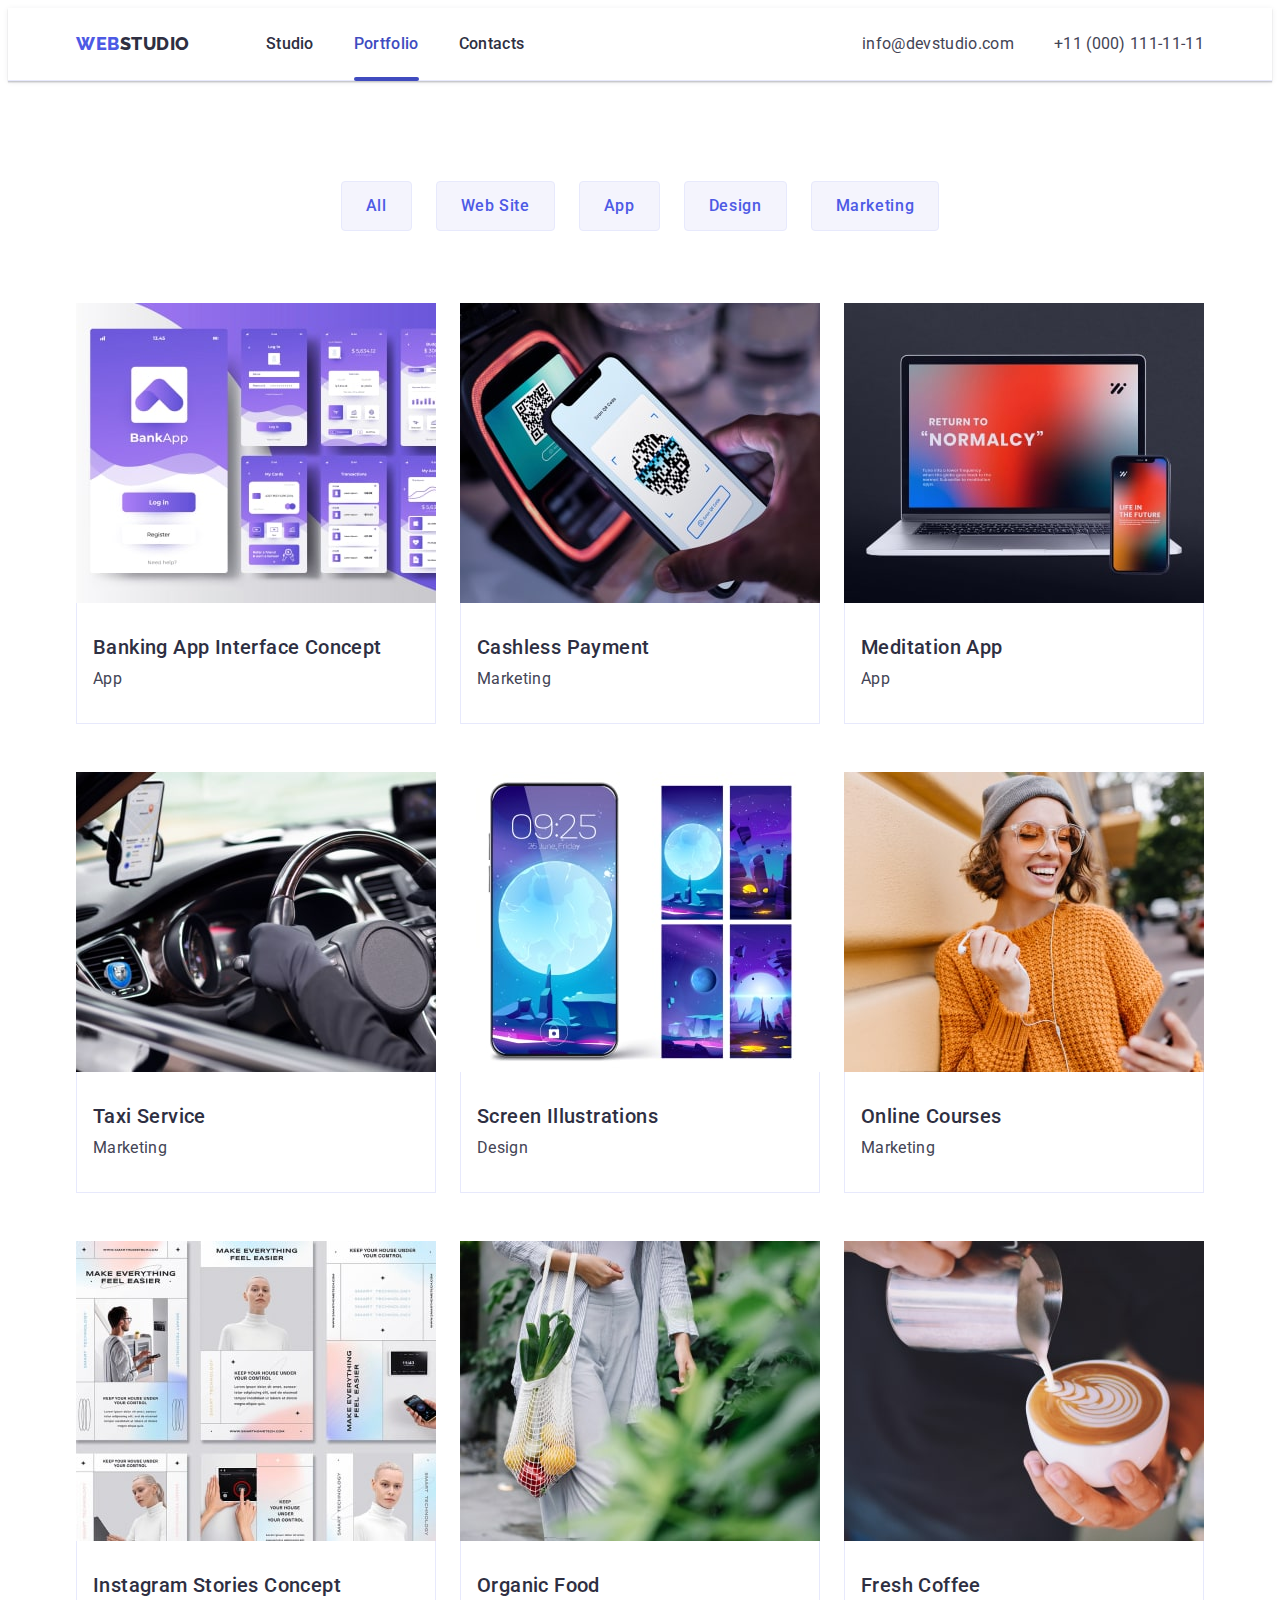
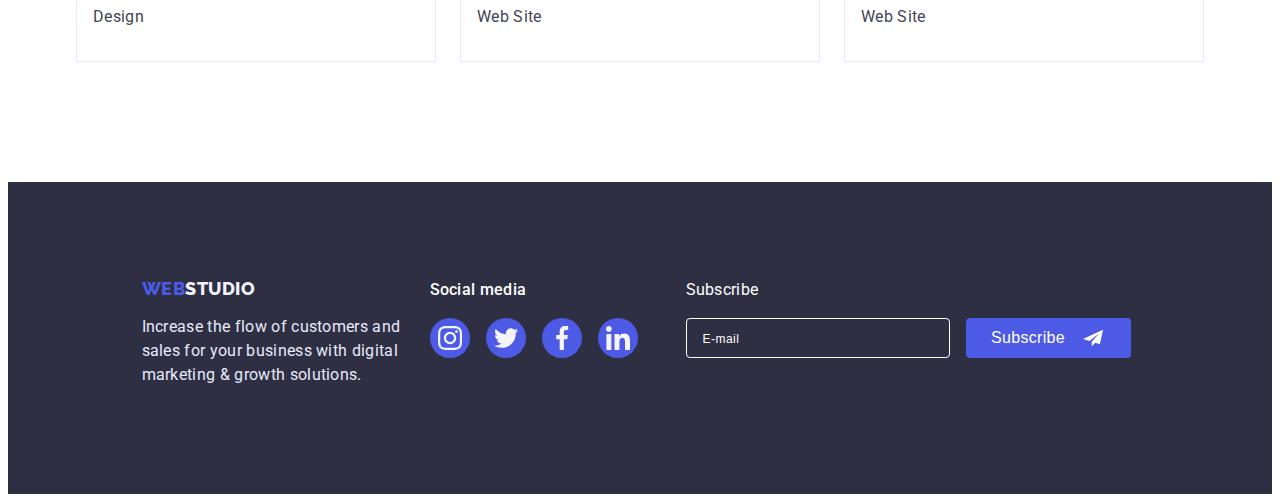
==== commit e56323f8: "checking_hw7-1" ====
--- a/portfolio.html
+++ b/portfolio.html
@@ -1,248 +1,462 @@
 <!DOCTYPE html>
 <html lang="en">
+  <head>
+    <meta charset="UTF-8" />
+    <meta http-equiv="X-UA-Compatible" content="IE=edge" />
+    <meta name="viewport" content="width=device-width, initial-scale=1.0" />
+    <title>webstudio</title>
+    <link rel="preconnect" href="https://fonts.googleapis.com" />
+    <link rel="preconnect" href="https://fonts.gstatic.com" crossorigin />
+    <link
+      rel="stylesheet"
+      href="https://cdnjs.cloudflare.com/ajax/libs/modern-normalize/1.1.0/modern-normalize.min.css"
+      integrity="sha512-wpPYUAdjBVSE4KJnH1VR1HeZfpl1ub8YT/NKx4PuQ5NmX2tKuGu6U/JRp5y+Y8XG2tV+wKQpNHVUX03MfMFn9Q=="
+      crossorigin="anonymous"
+      referrerpolicy="no-referrer"
+    />
+    <link
+      href="https://fonts.googleapis.com/css2?family=Raleway:wght@800&family=Roboto:wght@400;500;700;900&display=swap"
+      rel="stylesheet"
+    />
+    <link rel="stylesheet" href="./css/styles.css" />
+  </head>
 
-<head>
-    <meta charset="UTF-8">
-    <meta http-equiv="X-UA-Compatible" content="IE=edge">
-    <meta name="viewport" content="width=device-width, initial-scale=1.0">
-    <title>webstudio</title>
-    <link rel="preconnect" href="https://fonts.googleapis.com">
-    <link rel="preconnect" href="https://fonts.gstatic.com" crossorigin>
-    <link rel="stylesheet" href="https://cdnjs.cloudflare.com/ajax/libs/modern-normalize/1.1.0/modern-normalize.min.css"
-        integrity="sha512-wpPYUAdjBVSE4KJnH1VR1HeZfpl1ub8YT/NKx4PuQ5NmX2tKuGu6U/JRp5y+Y8XG2tV+wKQpNHVUX03MfMFn9Q=="
-        crossorigin="anonymous" referrerpolicy="no-referrer" />
-    <link
-        href="https://fonts.googleapis.com/css2?family=Raleway:wght@800&family=Roboto:wght@400;500;700;900&display=swap"
-        rel="stylesheet">
-    <link rel="stylesheet" href="./css/styles.css">
-</head>
-
-<body>
-
-
+  <body>
     <!-------------------- HEADER--------------------->
     <header class="header">
-        <div class="container header-container">
-            <nav class="nav list header-nav">
-                <a class="logo logo-header link" href="./index.html">Web<span class="logo-span link">Studio</span></a>
+      <div class="mob-header container">
+        <nav class="nav list header-nav">
+          <a class="logo logo-header link" href="./index.html"
+            >Web<span class="logo-span link">Studio</span></a
+          >
+        </nav>
 
-                <ul class="list header-list-container">
-                    <li class="nav-link-item"><a class="nav-link link" href="./index.html">Studio</a></li>
-                    <li class="nav-link-item"><a class="nav-link link decor-line" href="./portfolio.html">Portfolio</a></li>
-                    <li class="nav-link-item"><a class="nav-link link" href="">Contacts</a></li>
+        <div class="js-menu-container">
+          <button
+            class="menu-toggle mob-header-button js-open-menu"
+            id="menu-wrap"
+            aria-expanded="false"
+            aria-controls="menu-wrap"
+          >
+            <!-- <svg width="24" height="24" fill="currentColor" viewBox="0 0 20 20" xmlns="http://www.w3.org/2000/svg">
+                            <path fill-rule="evenodd"
+                                d="M3 5a1 1 0 011-1h12a1 1 0 110 2H4a1 1 0 01-1-1zM3 10a1 1 0 011-1h12a1 1 0 110 2H4a1 1 0 01-1-1zM3 15a1 1 0 011-1h12a1 1 0 110 2H4a1 1 0 01-1-1z"
+                                clip-rule="evenodd"></path> </svg> -->
+            <svg class="mob-btn-svg" width="32" height="22">
+              <use
+                class="mob-btn-icon"
+                href="./images/symbol-defs.svg#icon-charm_menu-hamburger"
+              ></use>
+            </svg>
+          </button>
+          <button
+            class="js-close-menu menu-toggle mob-menu-cross-button"
+            type="button"
+          >
+            <svg class="modal-svg menu-btn-close" width="8" height="8">
+              <use
+                class="modal-icon"
+                href="./images/symbol-defs.svg#icon-modal_close"
+              ></use>
+            </svg>
+          </button>
+        </div>
+        <div class="mob-menu">
+          <div class="menu-wrap">
+            <ul class="list menu">
+              <li class="nav-link-item">
+                <a class="menu-list link menu-list-active" href="./index.html"
+                  >Studio</a
+                >
+              </li>
+              <li class="nav-link-item">
+                <a class="menu-list link" href="./portfolio.html">Portfolio</a>
+              </li>
+              <li class="nav-link-item">
+                <a class="menu-list link" href="">Contacts</a>
+              </li>
+            </ul>
+            <div class="address-social-wrap">
+              <address class="address">
+                <ul class="list menu-list-container">
+                  <li class="mail-li address-mail-li">
+                    <a
+                      class="manu-address link"
+                      href="mailto:info@devstudio.com"
+                      >info@devstudio.com</a
+                    >
+                  </li>
+                  <li class="mail-li tel-li">
+                    <a class="manu-mail link" href="tel:+110001111111"
+                      >+11 (000) 111-11-11</a
+                    >
+                  </li>
                 </ul>
-            </nav>
-            <address class="address">
-                <ul class="list list-container">
-                    <li class="mail-li  address-mail-li"><a class="mail link"
-                            href="mailto:info@devstudio.com">info@devstudio.com</a></li>
-                    <li class="mail-li"><a class="mail link" href="tel:+110001111111">+11 (000) 111-11-11</a></li>
-                </ul>
-            </address>
-        </div>
+              </address>
+              <ul class="menu-soc-list list">
+                <li class="footer-icon-list">
+                  <a href="" class="footer-link">
+                    <svg width="24" height="24" class="footer-svg">
+                      <use
+                        href="./images/symbol-defs.svg#icon-instagram-2"
+                      ></use></svg
+                  ></a>
+                </li>
+                <li class="footer-icon-list">
+                  <a href="" class="footer-link">
+                    <svg width="24" height="24" class="footer-svg">
+                      <use
+                        href="./images/symbol-defs.svg#icon-Group"
+                      ></use></svg
+                  ></a>
+                </li>
+                <li class="footer-icon-list">
+                  <a href="" class="footer-link">
+                    <svg width="24" height="24" class="footer-svg">
+                      <use
+                        href="./images/symbol-defs.svg#icon-facebook-1"
+                      ></use></svg
+                  ></a>
+                </li>
+                <li class="footer-icon-list">
+                  <a href="" class="footer-link">
+                    <svg width="24" height="24" class="footer-svg">
+                      <use
+                        href="./images/symbol-defs.svg#icon-linkedin-1"
+                      ></use></svg
+                  ></a>
+                </li>
+              </ul>
+            </div>
+          </div>
+        </div>
+      </div>
+      <div class="container header-container">
+        <nav class="nav list header-nav">
+          <a class="logo logo-header link" href="./index.html"
+            >Web<span class="logo-span link">Studio</span></a
+          >
+
+          <ul class="list header-container">
+            <li class="nav-link-item">
+              <a class="nav-link link" href="./index.html">Studio</a>
+            </li>
+            <li class="nav-link-item">
+              <a class="nav-link link decor-line" href="./portfolio.html"
+                >Portfolio</a
+              >
+            </li>
+            <li class="nav-link-item">
+              <a class="nav-link link" href="">Contacts</a>
+            </li>
+          </ul>
+        </nav>
+        <address class="address">
+          <ul class="list list-container">
+            <li class="mail-li address-mail-li">
+              <a class="mail link" href="mailto:info@devstudio.com"
+                >info@devstudio.com</a
+              >
+            </li>
+            <li class="mail-li">
+              <a class="mail link" href="tel:+110001111111"
+                >+11 (000) 111-11-11</a
+              >
+            </li>
+          </ul>
+        </address>
+      </div>
     </header>
     <main class="main">
-
-        <section class="gallery-top">
-            <div class="container">
-                <h1 class="visually-hidden">main-title</h1>
-                <ul class="hero hero-list list hero-list-item">
-                    <li><button type="button" class="button">All</button></li>
-                    <li><button type="button" class="button">Web Site</button></li>
-                    <li><button type="button" class="button">App</button></li>
-                    <li><button type="button" class="button">Design</button></li>
-                    <li><button type="button" class="button">Marketing</button></li>
-                </ul>
-                <ul class="list main-photo">
-                    <li class="main-photo-link"><a class="link main-link" href="">
-                            <div class="thamb action">
-                                <img class="img" src=".//images/img-min.jpg" alt="App screenes" width="360" height="300">
-                                <p class="overlow-text">14 Stylish and User-Friendly App Design Concepts · Task Manager App · Calorie Tracker App · Exotic Fruit Ecommerce App ·
-                                    Cloud Storage App</p>
-                            </div>
-                        <div class="title-wrap">
-                                <h2 class="gallery-title">Banking App Interface Concept</h2>
-                                <p class="gallery-subtitle">App</p>
-                            </div>
-                        </a>
-                    </li>
-                    <li class="main-photo-link"><a class="link main-link" href="">
-                            <div class="thamb action">
-                                 <img class="img" src=".//images/img2-min.jpg" alt="Payment by phone" width="360"
-                                    height="300">
-                                    <p class="overlow-text">14 Stylish and User-Friendly App Design Concepts · Task Manager App · Calorie Tracker App ·
-                                        Exotic Fruit Ecommerce App ·
-                                        Cloud Storage App</p>
-                                </div>
-                            <div class="title-wrap">
-                                <h2 class="gallery-title">Cashless Payment</h2>
-                                <p class="gallery-subtitle">Marketing</p>
-                            </div>
-                        </a>
-                    </li>
-                    <li class="main-photo-link"><a class="link main-link" href="">
-                            <div class="thamb action">
-                               <img class="img" src=".//images/img3g-min.jpg" alt="laptop skreen" width="360"
-                                height="300">
-                                <p class="overlow-text">14 Stylish and User-Friendly App Design Concepts · Task Manager App · Calorie Tracker App ·
-                                    Exotic Fruit Ecommerce App ·
-                                    Cloud Storage App</p>
-                            </div>
-                            <div class="title-wrap">
-                                <h2 class="gallery-title">Meditation App</h2>
-                                <p class="gallery-subtitle">App</p>
-                            </div>
-                        </a>
-                    </li>
-                    <li class="main-photo-link"><a class="link main-link" href="">
-                            <div class="thamb action">
-                                 <img class="img" src=".//images/img4-min.jpg" alt="car" width="360" height="300">
-                                <p class="overlow-text">14 Stylish and User-Friendly App Design Concepts · Task Manager App · Calorie Tracker App ·
-                                    Exotic Fruit Ecommerce App ·
-                                    Cloud Storage App</p>
-                                </div>
-                            <div class="title-wrap">
-                                <h2 class="gallery-title">Taxi Service</h2>
-                                <p class="gallery-subtitle">Marketing</p>
-                            </div>
-                        </a>
-                    </li>
-                    <li class="main-photo-link"><a class="link main-link" href="">
-                        <div class="thamb action">
-                            <img class="img" src=".//images/img5-min.jpg" alt="Screen Illustrations" width="360"
-                                height="300">
-                            <p class="overlow-text">14 Stylish and User-Friendly App Design Concepts · Task Manager App · Calorie Tracker App ·
-                                Exotic Fruit Ecommerce App ·
-                                Cloud Storage App</p>
-                            </div>
-                            <div class="title-wrap">
-                                <h2 class="gallery-title">Screen Illustrations</h2>
-                                <p class="gallery-subtitle">Design</p>
-                            </div>
-                        </a>
-                    </li>
-                    <li class="main-photo-link"><a class="link main-link" href="">
-                        <div class="thamb action">
-                            <img class="img" src=".//images/img6-min.jpg" alt="happy girl" width="360" height="300">
-                            <p class="overlow-text">14 Stylish and User-Friendly App Design Concepts · Task Manager App · Calorie Tracker App ·
-                                Exotic Fruit Ecommerce App ·
-                                Cloud Storage App</p>
-                            <div class="title-wrap"></div>
-                                <h2 class="gallery-title">Online Courses</h2>
-                                <p class="gallery-subtitle">Marketing</p>
-                            </div>
-                            <div class="title-wrap">
-                                <h2 class="gallery-title">Online Courses</h2>
-                                <p class="gallery-subtitle">Marketing</p>
-                            </div>
-                        </a>
-                    </li>
-                    <li class="main-photo-link"><a class="link main-link" href="">
-                        <div class="thamb action">
-                            <img class="img" src=".//images/img7-min.jpg" alt="Instagram Stories" width="360"
-                                height="300">
-                            <p class="overlow-text">14 Stylish and User-Friendly App Design Concepts · Task Manager App · Calorie Tracker App ·
-                                Exotic Fruit Ecommerce App ·
-                                Cloud Storage App</p>
-                            </div>
-                            <div class="title-wrap">
-                                <h2 class="gallery-title">Instagram Stories Concept</h2>
-                                <p class="gallery-subtitle">Design</p>
-                            </div>
-                        </a>
-                    </li>
-                    <li class="main-photo-link"><a class="link main-link" href="">
-                        <div class="thamb action">
-                            <img class="img" src=".//images/img8-min.jpg" alt="back with vegetables" width="360"
-                                height="300">
-                            <p class="overlow-text">14 Stylish and User-Friendly App Design Concepts · Task Manager App · Calorie Tracker App ·
-                                Exotic Fruit Ecommerce App ·
-                                Cloud Storage App</p>
-                            </div>
-                            <div class="title-wrap">
-                                <h2 class="gallery-title">Organic Food</h2>
-                                <p class="gallery-subtitle">Web Site</p>
-                            </div>
-                        </a>
-                    </li>
-                    <li class="main-photo-link"><a class="link main-link" href="">
-                        <div class="thamb action">
-                            <img class="img" src=".//images/img9-min.jpg" alt="cup of Coffee" width="360"
-                                height="300">
-                                <p>14 Stylish and User-Friendly App Design Concepts · 
-                                    Task Manager App · Calorie Tracker App · Exotic Fruit Ecommerce App ·
-                        Cloud Storage App</p></div>
-                            <div class="title-wrap">
-                                <h2 class="gallery-title">Fresh Coffee</h2>
-                                <p class="gallery-subtitle">Web Site</p>
-                            </div>
-                        </a>
-                    </li>
-                </ul>
-            </div>
-        </section>
+      <section class="gallery-top">
+        <div class="container">
+          <h1 class="visually-hidden">main-title</h1>
+          <ul class="hero hero-list list hero-list-item">
+            <li><button type="button" class="button">All</button></li>
+            <li><button type="button" class="button">Web Site</button></li>
+            <li><button type="button" class="button">App</button></li>
+            <li><button type="button" class="button">Design</button></li>
+            <li><button type="button" class="button">Marketing</button></li>
+          </ul>
+          <ul class="list main-photo">
+            <li class="main-photo-link">
+              <a class="link main-link" href="">
+                <div class="thamb action">
+                  <img
+                    class="img"
+                    src=".//images/img-min.jpg"
+                    alt="App screenes"
+                    width="360"
+                    height="300"
+                  />
+                  <p class="overlow-text">
+                    14 Stylish and User-Friendly App Design Concepts · Task
+                    Manager App · Calorie Tracker App · Exotic Fruit Ecommerce
+                    App · Cloud Storage App
+                  </p>
+                </div>
+                <div class="title-wrap">
+                  <h2 class="gallery-title">Banking App Interface Concept</h2>
+                  <p class="gallery-subtitle">App</p>
+                </div>
+              </a>
+            </li>
+            <li class="main-photo-link">
+              <a class="link main-link" href="">
+                <div class="thamb action">
+                  <img
+                    class="img"
+                    src="./images/img2-min.jpg"
+                    alt="Payment by phone"
+                    width="360"
+                    height="300"
+                  />
+                  <p class="overlow-text">
+                    14 Stylish and User-Friendly App Design Concepts · Task
+                    Manager App · Calorie Tracker App · Exotic Fruit Ecommerce
+                    App · Cloud Storage App
+                  </p>
+                </div>
+                <div class="title-wrap">
+                  <h2 class="gallery-title">Cashless Payment</h2>
+                  <p class="gallery-subtitle">Marketing</p>
+                </div>
+              </a>
+            </li>
+            <li class="main-photo-link">
+              <a class="link main-link" href="">
+                <div class="thamb action">
+                  <img
+                    class="img"
+                    src=".//images/img3g-min.jpg"
+                    alt="laptop skreen"
+                    width="360"
+                    height="300"
+                  />
+                  <p class="overlow-text">
+                    14 Stylish and User-Friendly App Design Concepts · Task
+                    Manager App · Calorie Tracker App · Exotic Fruit Ecommerce
+                    App · Cloud Storage App
+                  </p>
+                </div>
+                <div class="title-wrap">
+                  <h2 class="gallery-title">Meditation App</h2>
+                  <p class="gallery-subtitle">App</p>
+                </div>
+              </a>
+            </li>
+            <li class="main-photo-link">
+              <a class="link main-link" href="">
+                <div class="thamb action">
+                  <img
+                    class="img"
+                    src=".//images/img4-min.jpg"
+                    alt="car"
+                    width="360"
+                    height="300"
+                  />
+                  <p class="overlow-text">
+                    14 Stylish and User-Friendly App Design Concepts · Task
+                    Manager App · Calorie Tracker App · Exotic Fruit Ecommerce
+                    App · Cloud Storage App
+                  </p>
+                </div>
+                <div class="title-wrap">
+                  <h2 class="gallery-title">Taxi Service</h2>
+                  <p class="gallery-subtitle">Marketing</p>
+                </div>
+              </a>
+            </li>
+            <li class="main-photo-link">
+              <a class="link main-link" href="">
+                <div class="thamb action">
+                  <img
+                    class="img"
+                    src=".//images/img5-min.jpg"
+                    alt="Screen Illustrations"
+                    width="360"
+                    height="300"
+                  />
+                  <p class="overlow-text">
+                    14 Stylish and User-Friendly App Design Concepts · Task
+                    Manager App · Calorie Tracker App · Exotic Fruit Ecommerce
+                    App · Cloud Storage App
+                  </p>
+                </div>
+                <div class="title-wrap">
+                  <h2 class="gallery-title">Screen Illustrations</h2>
+                  <p class="gallery-subtitle">Design</p>
+                </div>
+              </a>
+            </li>
+            <li class="main-photo-link">
+              <a class="link main-link" href="">
+                <div class="thamb action">
+                  <img
+                    class="img"
+                    src=".//images/img6-min.jpg"
+                    alt="happy girl"
+                    width="360"
+                    height="300"
+                  />
+                  <p class="overlow-text">
+                    14 Stylish and User-Friendly App Design Concepts · Task
+                    Manager App · Calorie Tracker App · Exotic Fruit Ecommerce
+                    App · Cloud Storage App
+                  </p>
+                  <div class="title-wrap"></div>
+                  <h2 class="gallery-title">Online Courses</h2>
+                  <p class="gallery-subtitle">Marketing</p>
+                </div>
+                <div class="title-wrap">
+                  <h2 class="gallery-title">Online Courses</h2>
+                  <p class="gallery-subtitle">Marketing</p>
+                </div>
+              </a>
+            </li>
+            <li class="main-photo-link">
+              <a class="link main-link" href="">
+                <div class="thamb action">
+                  <img
+                    class="img"
+                    src=".//images/img7-min.jpg"
+                    alt="Instagram Stories"
+                    width="360"
+                    height="300"
+                  />
+                  <p class="overlow-text">
+                    14 Stylish and User-Friendly App Design Concepts · Task
+                    Manager App · Calorie Tracker App · Exotic Fruit Ecommerce
+                    App · Cloud Storage App
+                  </p>
+                </div>
+                <div class="title-wrap">
+                  <h2 class="gallery-title">Instagram Stories Concept</h2>
+                  <p class="gallery-subtitle">Design</p>
+                </div>
+              </a>
+            </li>
+            <li class="main-photo-link">
+              <a class="link main-link" href="">
+                <div class="thamb action">
+                  <img
+                    class="img"
+                    src=".//images/img8-min.jpg"
+                    alt="back with vegetables"
+                    width="360"
+                    height="300"
+                  />
+                  <p class="overlow-text">
+                    14 Stylish and User-Friendly App Design Concepts · Task
+                    Manager App · Calorie Tracker App · Exotic Fruit Ecommerce
+                    App · Cloud Storage App
+                  </p>
+                </div>
+                <div class="title-wrap">
+                  <h2 class="gallery-title">Organic Food</h2>
+                  <p class="gallery-subtitle">Web Site</p>
+                </div>
+              </a>
+            </li>
+            <li class="main-photo-link">
+              <a class="link main-link" href="">
+                <div class="thamb action">
+                  <img
+                    class="img"
+                    src=".//images/img9-min.jpg"
+                    alt="cup of Coffee"
+                    width="360"
+                    height="300"
+                  />
+                  <p>
+                    14 Stylish and User-Friendly App Design Concepts · Task
+                    Manager App · Calorie Tracker App · Exotic Fruit Ecommerce
+                    App · Cloud Storage App
+                  </p>
+                </div>
+                <div class="title-wrap">
+                  <h2 class="gallery-title">Fresh Coffee</h2>
+                  <p class="gallery-subtitle">Web Site</p>
+                </div>
+              </a>
+            </li>
+          </ul>
+        </div>
+      </section>
     </main>
     <!-- footer-->
     <footer class="footer">
-        <div class="container container-footer">
-            <div><a class="logo link logo-footer" href="index.html">Web<span class="logo-span-footer link">Studio</span></a>
-                <p class="footer-title">
-                    Increase the flow of customers and sales for your business with digital marketing & growth
-                    solutions.
-                </p>
-            </div>
-            <div class="footer-social">
-                <p class="footer-soc-text">Social media</p>
-                <ul class="footer-soc-list list">
-                    <li class="footer-icon-list">
-                        <a href="" class="footer-link">
-                            <svg width="24" height="24" class="footer-svg">
-                                <use href="./images/symbol-defs.svg#icon-instagram-2">
-                                </use>
-                            </svg></a>
-                    </li>
-                    <li class="footer-icon-list">
-                        <a href="" class="footer-link">
-                            <svg width="24" height="24" class="footer-svg">
-                                <use href="./images/symbol-defs.svg#icon-Group">
-                                </use>
-                            </svg></a>
-                    </li>
-                    <li class="footer-icon-list">
-                        <a href="" class="footer-link">
-                            <svg width="24" height="24" class="footer-svg">
-                                <use href="./images/symbol-defs.svg#icon-facebook-1">
-                                </use>
-                            </svg></a>
-                    </li>
-                    <li class="footer-icon-list">
-                        <a href="" class="footer-link">
-                            <svg width="24" height="24" class="footer-svg">
-                                <use href="./images/symbol-defs.svg#icon-linkedin-1">
-                                </use>
-                            </svg></a>
-                    </li>
-                </ul>
-    
-            </div>
-            <div class="footer-form"> 
-                    <p class="footer-form-text">Subscribe</p> 
-                        <form class="form-subscribe">
-                        <label class="footer-lable">
-                          <input class="footer-input" type="email" name="email" placeholder="E-mail" required />   
-                        </label>
-    
-                            <button class="footer-button" type="submit">Subscribe<svg class="svg-subscribe" width="24" height="20">
-                                    <use class="icon-subscribe" href="./images/symbol-defs.svg#icon-Framesend">
-                                    </use>
-                                </svg></button>
-                        </form>
-            </div>
-        </div>
-    
+      <div class="container container-footer">
+        <div>
+          <a class="logo link logo-footer" href="index.html"
+            >Web<span class="logo-span-footer link">Studio</span></a
+          >
+          <p class="footer-title">
+            Increase the flow of customers and sales for your business with
+            digital marketing & growth solutions.
+          </p>
+        </div>
+        <div class="footer-social">
+          <p class="footer-soc-text">Social media</p>
+          <ul class="footer-soc-list list">
+            <li class="footer-icon-list">
+              <a href="" class="footer-link">
+                <svg width="24" height="24" class="footer-svg">
+                  <use
+                    href="./images/symbol-defs.svg#icon-instagram-2"
+                  ></use></svg
+              ></a>
+            </li>
+            <li class="footer-icon-list">
+              <a href="" class="footer-link">
+                <svg width="24" height="24" class="footer-svg">
+                  <use href="./images/symbol-defs.svg#icon-Group"></use></svg
+              ></a>
+            </li>
+            <li class="footer-icon-list">
+              <a href="" class="footer-link">
+                <svg width="24" height="24" class="footer-svg">
+                  <use
+                    href="./images/symbol-defs.svg#icon-facebook-1"
+                  ></use></svg
+              ></a>
+            </li>
+            <li class="footer-icon-list">
+              <a href="" class="footer-link">
+                <svg width="24" height="24" class="footer-svg">
+                  <use
+                    href="./images/symbol-defs.svg#icon-linkedin-1"
+                  ></use></svg
+              ></a>
+            </li>
+          </ul>
+        </div>
+        <div class="footer-form">
+          <p class="footer-form-text">Subscribe</p>
+          <form class="form-subscribe">
+            <label class="footer-lable">
+              <input
+                class="footer-input"
+                type="email"
+                name="email"
+                placeholder="E-mail"
+                required
+              />
+            </label>
+
+            <button class="footer-button" type="submit">
+              Subscribe<svg class="svg-subscribe" width="24" height="20">
+                <use
+                  class="icon-subscribe"
+                  href="./images/symbol-defs.svg#icon-Framesend"
+                ></use>
+              </svg>
+            </button>
+          </form>
+        </div>
+      </div>
     </footer>
-    
+
     <script src="./JS/modal.js"></script>
-    
-    </body>
-</html>+  </body>
+</html>
--- a/css/styles.css
+++ b/css/styles.css
@@ -233,6 +233,13 @@
 .decor-line {
   color: var(--ocean);
 }
+
+.main-photo {
+  display: flex;
+  flex-wrap: wrap;
+  gap: 48px 24px;
+}
+
 .decor-line::after {
   content: "";
   position: absolute;
@@ -787,8 +794,9 @@
     border-radius: 4px; */
 }
 .offer-list-item {
-  display: flex;
-  justify-content: center;
+  /* display: flex;
+  justify-content: center; */
+  text-align: center;
   font-weight: 700;
   font-size: 36px;
   line-height: 1.11;
@@ -839,6 +847,7 @@
   gap: 24px;
 }
 .main-gallery-text {
+  font-weight: 700;
   font-size: 36px;
   line-height: 1.11;
   text-align: center;
@@ -861,7 +870,7 @@
     0px 1px 1px rgba(46, 47, 66, 0.16), 0px 2px 1px rgba(46, 47, 66, 0.08);
 }
 .gallery-top {
-  padding-top: 96px;
+  padding-top: 100px;
   padding-bottom: 120px;
 }
 .gallery-title {
@@ -900,7 +909,7 @@
 
 .team-gellery {
   background-color: var(--cloud);
-  font-weight: 500;
+  font-weight: 700;
   font-size: 36px;
   line-height: 1.11;
   text-align: center;
@@ -967,9 +976,6 @@
 .customers {
   padding-top: 96px;
   padding-bottom: 96px;
-  display: flex;
-  flex-wrap: wrap;
-  justify-content: center;
 }
 
 .customers-container {
@@ -979,6 +985,7 @@
 }
 .customers-wrap {
   width: 428px;
+  margin: auto;
 }
 .customers-text {
   font-family: "Roboto";
@@ -1037,7 +1044,6 @@
 /* -------------------------footer----------------------------- */
 
 .footer {
-  display: flex;
   background-color: var(--naviblue);
   color: #ffffff;
   padding-top: 96px;
@@ -1393,7 +1399,7 @@
     align-items: flex-start;
   }
   .offer-list-item {
-    justify-content: flex-start;
+    text-align: start;
   }
   .icon-container {
     display: none;
@@ -1411,6 +1417,9 @@
   .customers-wrap {
     width: 552px;
   }
+  .customers-list {
+    column-gap: 24px;
+  }
   .container-footer {
     width: 768px;
     display: flex;
@@ -1445,7 +1454,7 @@
 
 @media screen and (min-width: 1200px) {
   .container {
-    width: 1200px;
+    width: 1158px;
   }
 
   .logo-header {
@@ -1454,7 +1463,10 @@
   .header-container {
     gap: 40px;
   }
-
+  .mail {
+    font-size: 16px;
+    line-height: 1.5;
+  }
   .list-container {
     flex-direction: row;
     align-content: center;
@@ -1479,11 +1491,16 @@
   }
 
   .mainpage-hero {
+    max-width: 1440px;
     padding-top: 188px;
     padding-bottom: 188px;
   }
   .lable {
     margin-bottom: 18px;
+  }
+  .offers {
+    padding-top: 120px;
+    padding-bottom: 120px;
   }
   .offers-list-container {
     gap: 24px;
@@ -1500,7 +1517,7 @@
   }
 
   .main-gallery {
-    display: flex;
+    display: block;
   }
   .main-gallery-list {
     justify-content: center;
